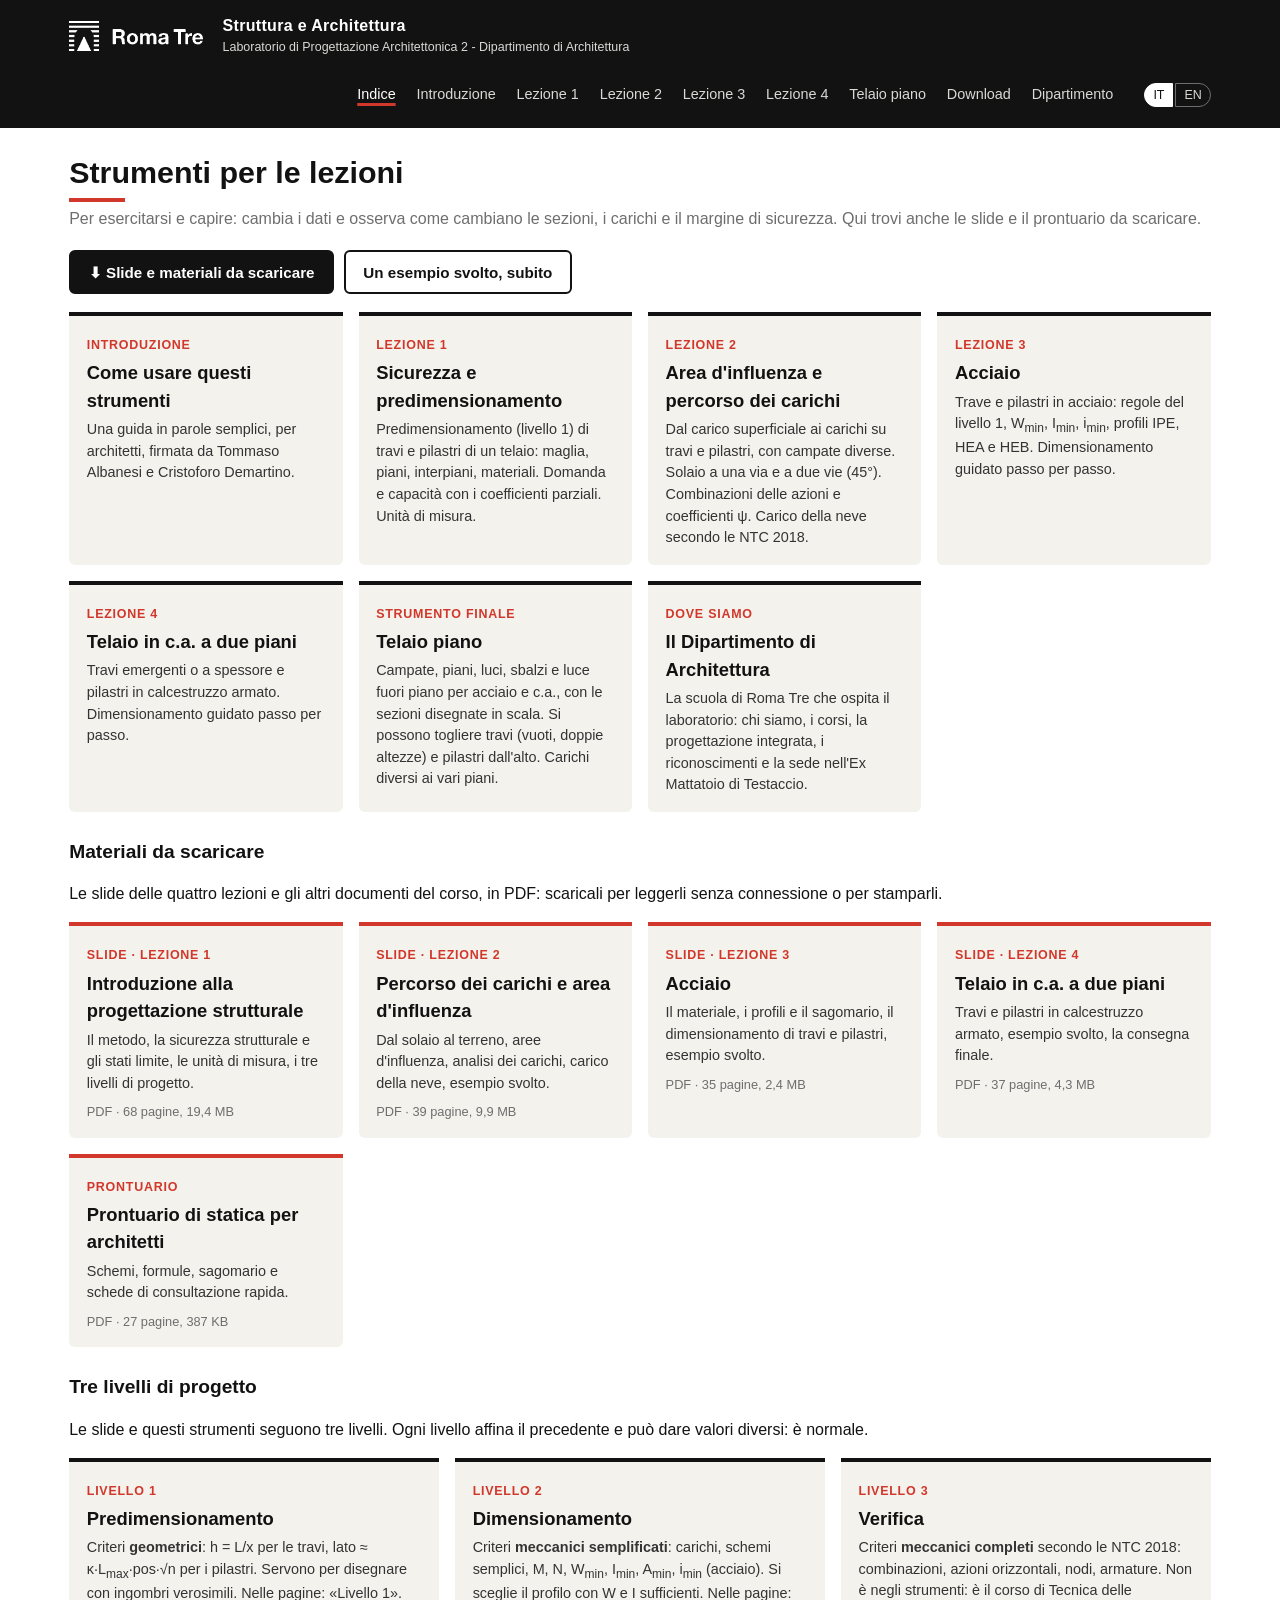
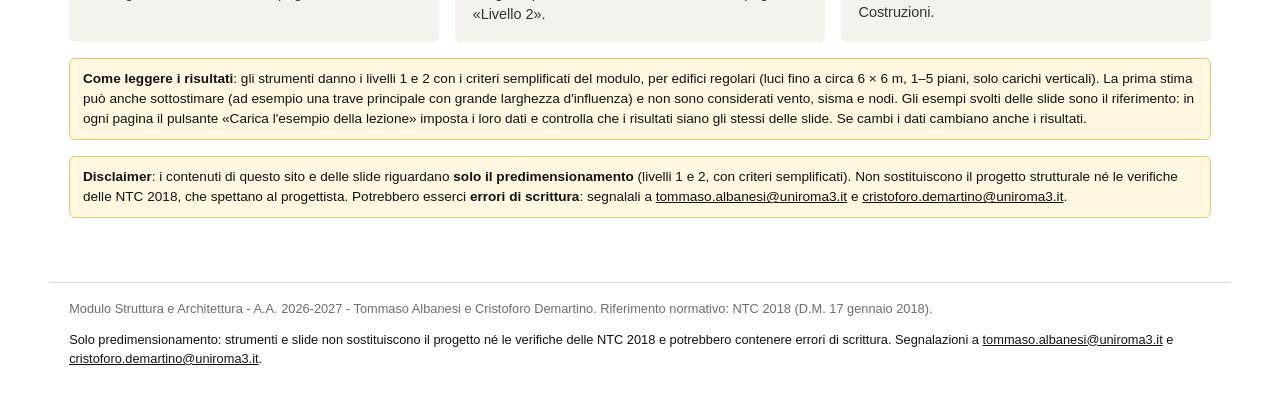
==== index.html @ 56555f2d "Lezione 3: etichette del sagomario coerenti (HEA diventa «HEA (pilastri)») Le schede erano «IPE (tra" ====
<!doctype html>
<html lang="it">
<head>
<meta charset="utf-8">
<meta name="viewport" content="width=device-width, initial-scale=1, viewport-fit=cover">
<meta name="theme-color" content="#121212">
<title>Struttura e Architettura - Strumenti per le lezioni</title>
<meta name="description" content="Strumenti interattivi e slide da scaricare per il Modulo Struttura e Architettura del Laboratorio di Progettazione Architettonica 2 (Roma Tre).">
<link rel="stylesheet" href="assets/css/style.css?v=20261119">
</head>
<body>
<header class="sito"><div class="in">
  <a href="index.html"><img src="assets/img/logo_romatre_bianco.png" alt="Roma Tre"></a>
  <div class="titolo">Struttura e Architettura<small>Laboratorio di Progettazione Architettonica 2 - Dipartimento di Architettura</small></div>
  <nav aria-label="Navigazione"><a href="index.html" aria-current="page">Indice</a><a href="introduzione.html">Introduzione</a><a href="lezione1.html">Lezione 1</a><a href="lezione2.html">Lezione 2</a><a href="lezione3.html">Lezione 3</a><a href="lezione4.html">Lezione 4</a><a href="telaio.html">Telaio piano</a><a href="index.html#download">Download</a><a href="dipartimento.html">Dipartimento</a></nav>
</div></header>

<main>
<h1>Strumenti per le lezioni</h1>
<p class="sotto">Per esercitarsi e capire: cambia i dati e osserva come cambiano le sezioni, i carichi e il margine di sicurezza. Qui trovi anche le slide e il prontuario da scaricare.</p>
<p class="azioni"><a class="bottone" href="#download">⬇ Slide e materiali da scaricare</a><a class="bottone chiaro" href="lezione3.html?esempio=1">Un esempio svolto, subito</a></p>

<div class="cards">
  <a class="card" href="introduzione.html"><span class="n">Introduzione</span><h2>Come usare questi strumenti</h2><p>Una guida in parole semplici, per architetti, firmata da Tommaso Albanesi e Cristoforo Demartino.</p></a>
  <a class="card" href="lezione1.html"><span class="n">Lezione 1</span><h2>Sicurezza e predimensionamento</h2><p>Predimensionamento (livello 1) di travi e pilastri di un telaio: maglia, piani, interpiani, materiali. Domanda e capacità con i coefficienti parziali. Unità di misura.</p></a>
  <a class="card" href="lezione2.html"><span class="n">Lezione 2</span><h2>Area d'influenza e percorso dei carichi</h2><p>Dal carico superficiale ai carichi su travi e pilastri, con campate diverse. Solaio a una via e a due vie (45°). Combinazioni delle azioni e coefficienti ψ. Carico della neve secondo le NTC 2018.</p></a>
  <a class="card" href="lezione3.html"><span class="n">Lezione 3</span><h2>Acciaio</h2><p>Trave e pilastri in acciaio: regole del livello 1, W<sub>min</sub>, I<sub>min</sub>, i<sub>min</sub>, profili IPE, HEA e HEB. Dimensionamento guidato passo per passo.</p></a>
  <a class="card" href="lezione4.html"><span class="n">Lezione 4</span><h2>Telaio in c.a. a due piani</h2><p>Travi emergenti o a spessore e pilastri in calcestruzzo armato. Dimensionamento guidato passo per passo.</p></a>
  <a class="card" href="telaio.html"><span class="n">Strumento finale</span><h2>Telaio piano</h2><p>Campate, piani, luci, sbalzi e luce fuori piano per acciaio e c.a., con le sezioni disegnate in scala. Si possono togliere travi (vuoti, doppie altezze) e pilastri dall'alto. Carichi diversi ai vari piani.</p></a>
  <a class="card" href="dipartimento.html"><span class="n">Dove siamo</span><h2>Il Dipartimento di Architettura</h2><p>La scuola di Roma Tre che ospita il laboratorio: chi siamo, i corsi, la progettazione integrata, i riconoscimenti e la sede nell'Ex Mattatoio di Testaccio.</p></a>
</div>

<h2 id="download">Materiali da scaricare</h2>
<p class="sotto" data-en="The slides of the four lectures and the other course documents, in PDF: download them to read offline or print.">Le slide delle quattro lezioni e gli altri documenti del corso, in PDF: scaricali per leggerli senza connessione o per stamparli.</p>
<div class="cards">
  <a class="card pdf" href="pdf/lezione1.pdf" download><span class="n">Slide · Lezione 1</span><h2>Introduzione alla progettazione strutturale</h2><p>Il metodo, la sicurezza strutturale e gli stati limite, le unità di misura, i tre livelli di progetto.</p><span class="info">PDF · <span class="pdf-info" data-pdf="lezione1" data-en="68 pages, 19.4 MB">68 pagine, 19,4 MB</span></span></a>
  <a class="card pdf" href="pdf/lezione2.pdf" download><span class="n">Slide · Lezione 2</span><h2>Percorso dei carichi e area d'influenza</h2><p>Dal solaio al terreno, aree d'influenza, analisi dei carichi, carico della neve, esempio svolto.</p><span class="info">PDF · <span class="pdf-info" data-pdf="lezione2" data-en="39 pages, 9.9 MB">39 pagine, 9,9 MB</span></span></a>
  <a class="card pdf" href="pdf/lezione3.pdf" download><span class="n">Slide · Lezione 3</span><h2>Acciaio</h2><p>Il materiale, i profili e il sagomario, il dimensionamento di travi e pilastri, esempio svolto.</p><span class="info">PDF · <span class="pdf-info" data-pdf="lezione3" data-en="35 pages, 2.4 MB">35 pagine, 2,4 MB</span></span></a>
  <a class="card pdf" href="pdf/lezione4.pdf" download><span class="n">Slide · Lezione 4</span><h2>Telaio in c.a. a due piani</h2><p>Travi e pilastri in calcestruzzo armato, esempio svolto, la consegna finale.</p><span class="info">PDF · <span class="pdf-info" data-pdf="lezione4" data-en="37 pages, 4.3 MB">37 pagine, 4,3 MB</span></span></a>
  <a class="card pdf" href="pdf/prontuario.pdf" download><span class="n">Prontuario</span><h2>Prontuario di statica per architetti</h2><p>Schemi, formule, sagomario e schede di consultazione rapida.</p><span class="info">PDF · <span class="pdf-info" data-pdf="prontuario" data-en="27 pages, 387 KB">27 pagine, 387 KB</span></span></a>
</div>

<h2>Tre livelli di progetto</h2>
<p class="sotto" data-en="The slides and these tools follow three levels. Every level refines the previous one and may give different values: this is normal.">Le slide e questi strumenti seguono tre livelli. Ogni livello affina il precedente e può dare valori diversi: è normale.</p>
<div class="cards">
  <div class="card" style="cursor:default"><span class="n">Livello 1</span><h2>Predimensionamento</h2><p>Criteri <b>geometrici</b>: h = L/x per le travi, lato ≈ κ·L<sub>max</sub>·pos·√n per i pilastri. Servono per disegnare con ingombri verosimili. Nelle pagine: «Livello 1».</p></div>
  <div class="card" style="cursor:default"><span class="n">Livello 2</span><h2>Dimensionamento</h2><p>Criteri <b>meccanici semplificati</b>: carichi, schemi semplici, M, N, W<sub>min</sub>, I<sub>min</sub>, A<sub>min</sub>, i<sub>min</sub> (acciaio). Si sceglie il profilo con W e I sufficienti. Nelle pagine: «Livello 2».</p></div>
  <div class="card" style="cursor:default"><span class="n">Livello 3</span><h2>Verifica</h2><p>Criteri <b>meccanici completi</b> secondo le NTC 2018: combinazioni, azioni orizzontali, nodi, armature. Non è negli strumenti: è il corso di Tecnica delle Costruzioni.</p></div>
</div>
<div class="avviso" data-en="<b>How to read the results</b>: the tools give levels 1 and 2 with the simplified criteria of the module, for regular buildings (spans up to about 6 × 6 m, 1–5 storeys, vertical loads only). The first estimate can also be too low (for example a main beam with a large tributary width), and wind, earthquake and joints are not considered. The examples of the slides are the reference: on every lesson page the button «Carica l'esempio della lezione» loads their data and checks that the results are the same as on the slides. If you change the data, the results change too.">
<b>Come leggere i risultati</b>: gli strumenti danno i livelli 1 e 2 con i criteri semplificati del modulo, per edifici regolari (luci fino a circa 6 × 6 m, 1–5 piani, solo carichi verticali). La prima stima può anche sottostimare (ad esempio una trave principale con grande larghezza d'influenza) e non sono considerati vento, sisma e nodi. Gli esempi svolti delle slide sono il riferimento: in ogni pagina il pulsante «Carica l'esempio della lezione» imposta i loro dati e controlla che i risultati siano gli stessi delle slide. Se cambi i dati cambiano anche i risultati.
</div>

<div class="avviso" id="disclaimer" data-en="<b>Disclaimer</b>: the content of this site and of the slides is <b>for preliminary sizing only</b> (levels 1 and 2, with simplified criteria). It does not replace the structural design or the checks of the NTC 2018, which are the designer's responsibility. There may be <b>typing errors</b>: please report them to <a href='mailto:tommaso.albanesi@uniroma3.it'>tommaso.albanesi@uniroma3.it</a> and <a href='mailto:cristoforo.demartino@uniroma3.it'>cristoforo.demartino@uniroma3.it</a>."><b>Disclaimer</b>: i contenuti di questo sito e delle slide riguardano <b>solo il predimensionamento</b> (livelli 1 e 2, con criteri semplificati). Non sostituiscono il progetto strutturale né le verifiche delle NTC 2018, che spettano al progettista. Potrebbero esserci <b>errori di scrittura</b>: segnalali a <a href="mailto:tommaso.albanesi@uniroma3.it">tommaso.albanesi@uniroma3.it</a> e <a href="mailto:cristoforo.demartino@uniroma3.it">cristoforo.demartino@uniroma3.it</a>.</div>
</main>
<footer class="sito">Modulo Struttura e Architettura - A.A. 2026-2027 - Tommaso Albanesi e Cristoforo Demartino. Riferimento normativo: NTC 2018 (D.M. 17 gennaio 2018).<p class="disclaimer" data-en="Preliminary sizing only: the tools and the slides do not replace the design or the checks of the NTC 2018, and may contain typing errors. Please report them to <a href='mailto:tommaso.albanesi@uniroma3.it'>tommaso.albanesi@uniroma3.it</a> and <a href='mailto:cristoforo.demartino@uniroma3.it'>cristoforo.demartino@uniroma3.it</a>.">Solo predimensionamento: strumenti e slide non sostituiscono il progetto né le verifiche delle NTC 2018 e potrebbero contenere errori di scrittura. Segnalazioni a <a href="mailto:tommaso.albanesi@uniroma3.it">tommaso.albanesi@uniroma3.it</a> e <a href="mailto:cristoforo.demartino@uniroma3.it">cristoforo.demartino@uniroma3.it</a>.</p></footer>
<script src="assets/js/i18n-en.js?v=20261119"></script>
<script src="assets/js/i18n.js?v=20261119"></script>
</body>
</html>
---- assets/css/style.css ----
/* Modulo Struttura e Architettura - stile condiviso degli strumenti HTML.
   Nessuna dipendenza esterna: funziona su GitHub Pages e da file locale. */
:root{
  --nero:#121212; --rosso:#d1382b; --blu:#1f5c8b; --grigio:#6e6e6e;
  --grigio-chiaro:#d9d9d6; --carta:#f4f2ed; --bianco:#fff; --ok:#2d7d46;
  --raggio:6px; --max:1180px;
}
*{box-sizing:border-box}
html{font-size:16px}
body{margin:0;font-family:"Helvetica Neue",Helvetica,Arial,sans-serif;color:var(--nero);background:var(--bianco);line-height:1.5}
a{color:var(--blu)}
header.sito{background:var(--nero);color:var(--bianco)}
header.sito .in{max-width:var(--max);margin:0 auto;padding:.9rem 1.2rem;display:flex;align-items:center;gap:1.2rem;flex-wrap:wrap}
header.sito img{height:30px;display:block}
header.sito .titolo{font-weight:700;letter-spacing:.02em}
header.sito .titolo small{display:block;font-weight:400;color:var(--grigio-chiaro);font-size:.78rem;letter-spacing:0}
header.sito nav{margin-left:auto;display:flex;gap:1rem;flex-wrap:wrap;font-size:.9rem}
header.sito nav a{color:var(--grigio-chiaro);text-decoration:none}
header.sito nav a:hover,header.sito nav a[aria-current]{color:var(--bianco);text-decoration:underline;text-decoration-color:var(--rosso);text-underline-offset:4px}
main{max-width:var(--max);margin:0 auto;padding:1.4rem 1.2rem 3rem}
h1{font-size:1.9rem;line-height:1.2;margin:.2rem 0 .3rem}
h1+.sotto{color:var(--grigio);margin:0 0 1.2rem}
h1::after{content:"";display:block;width:56px;height:4px;background:var(--rosso);margin-top:.5rem}
h2{font-size:1.2rem;margin:1.6rem 0 .6rem}
h3{font-size:1rem;margin:1rem 0 .4rem}
.griglia{display:grid;gap:1.2rem}
.due{grid-template-columns:minmax(280px,380px) 1fr}
@media (max-width:860px){.due{grid-template-columns:1fr}}
.pannello{background:var(--carta);border-left:4px solid var(--rosso);padding:1rem 1.1rem;border-radius:0 var(--raggio) var(--raggio) 0}
.pannello.neutro{background:var(--bianco);border:1px solid var(--grigio-chiaro);border-left:4px solid var(--nero)}
.campo{display:grid;grid-template-columns:1fr auto;align-items:center;gap:.2rem .6rem;margin:.55rem 0}
.campo label{font-size:.9rem}
.campo output,.campo .val{font-variant-numeric:tabular-nums;font-weight:700;min-width:4.6em;text-align:right}
.campo input[type=range]{grid-column:1/-1;width:100%;accent-color:var(--rosso)}
.campo input[type=number],.campo select{grid-column:2;width:7.5em;padding:.25rem .4rem;border:1px solid var(--grigio);border-radius:4px;font:inherit}
.campo select{width:100%;grid-column:1/-1}
.unita{color:var(--grigio);font-weight:400;font-size:.85em}
table{border-collapse:collapse;width:100%;font-size:.88rem;font-variant-numeric:tabular-nums}
th,td{padding:.35rem .55rem;border-bottom:1px solid var(--grigio-chiaro);text-align:right}
th:first-child,td:first-child{text-align:left}
th{font-size:.82rem;color:var(--grigio);border-bottom:2px solid var(--nero)}                    /* niente maiuscolo: kN, mm, b e h, μ restano leggibili */
.scroll{overflow-x:auto}
.ris{font-size:1.05rem}
.ris b{color:var(--rosso)}
.ok{color:var(--ok);font-weight:700}
.ko{color:var(--rosso);font-weight:700}
.nota{font-size:.82rem;color:var(--grigio);margin:.5rem 0}
.passi{counter-reset:p;list-style:none;padding:0;margin:0}
.passi li{counter-increment:p;padding:.5rem 0 .5rem 2.2rem;position:relative;border-bottom:1px solid var(--grigio-chiaro)}
.passi li::before{content:counter(p);position:absolute;left:0;top:.5rem;width:1.5rem;height:1.5rem;border-radius:50%;background:var(--nero);color:#fff;font-size:.8rem;display:grid;place-items:center;font-weight:700}
.formula{font-family:"STIX Two Text","Times New Roman",serif;font-style:italic}
.cards{display:grid;grid-template-columns:repeat(auto-fit,minmax(250px,1fr));gap:1rem}
.card{display:block;background:var(--carta);border-top:4px solid var(--nero);padding:1rem 1.1rem;text-decoration:none;color:inherit;border-radius:0 0 var(--raggio) var(--raggio)}
.card:hover{border-top-color:var(--rosso);background:#ece9e1}
.card .n{font-size:.78rem;font-weight:700;color:var(--rosso);letter-spacing:.06em;text-transform:uppercase}
.card h2{margin:.2rem 0 .3rem;font-size:1.15rem}
.card p{margin:0;font-size:.9rem;color:#333}
.pillole{display:flex;gap:.4rem;flex-wrap:wrap;margin:.4rem 0}
.pillole button,.pillole label{border:1px solid var(--grigio);background:#fff;border-radius:99px;padding:.25rem .8rem;font:inherit;font-size:.85rem;cursor:pointer}
.pillole button[aria-pressed=true]{background:var(--nero);color:#fff;border-color:var(--nero)}
svg.fig{width:100%;height:auto;display:block;background:var(--bianco);border:1px solid var(--grigio-chiaro);border-radius:var(--raggio)}
svg text{font-family:inherit}
footer.sito{max-width:var(--max);margin:0 auto;padding:1rem 1.2rem 2rem;color:var(--grigio);font-size:.8rem;border-top:1px solid var(--grigio-chiaro)}
.avviso{background:#fff7e0;border:1px solid #e6c970;border-radius:var(--raggio);padding:.6rem .8rem;font-size:.85rem;margin:1rem 0}
:focus-visible{outline:3px solid var(--blu);outline-offset:2px}
/* selettore di lingua */
.lang{display:flex;gap:2px;margin-left:.6rem}
.lang button{border:1px solid var(--grigio);background:transparent;color:var(--grigio-chiaro);font:inherit;font-size:.78rem;padding:.1rem .5rem;cursor:pointer}
.lang button:first-child{border-radius:99px 0 0 99px}.lang button:last-child{border-radius:0 99px 99px 0}
.lang button[aria-pressed=true]{background:var(--bianco);color:var(--nero);border-color:var(--bianco)}
/* etichetta di livello (predimensionamento / dimensionamento / verifica) */
.liv{display:inline-block;background:var(--rosso);color:#fff;font-size:.68rem;font-weight:700;letter-spacing:.04em;padding:.1rem .45rem;margin-right:.4rem;vertical-align:middle}

/* ---------- telefono e tablet (iPhone compreso) ---------- */
html{-webkit-text-size-adjust:100%;text-size-adjust:100%}
body{padding-left:env(safe-area-inset-left);padding-right:env(safe-area-inset-right);overflow-wrap:break-word}
header.sito{padding-top:env(safe-area-inset-top)}
footer.sito{padding-bottom:calc(2rem + env(safe-area-inset-bottom))}
footer.sito .disclaimer{margin:.7rem 0 0;color:var(--nero)}
footer.sito .disclaimer a,.avviso a{color:inherit;overflow-wrap:anywhere}
input,select,textarea{font-size:max(16px,1rem)}          /* sotto i 16 px iOS ingrandisce la pagina quando si tocca un campo */
button,.bottone,a.card,.campo input[type=range]{touch-action:manipulation}
.campo input[type=range]{height:2rem;margin:.1rem 0}
img,svg{max-width:100%}
.griglia>*,.cards>*{min-width:0}                              /* una tabella larga non allarga la colonna: scorre dentro il suo riquadro */
header.sito nav a{padding:.5rem .15rem;display:inline-block}
header.sito nav a[aria-current]{text-decoration-thickness:3px}
.scroll,.tabella-scorri{overflow-x:auto;-webkit-overflow-scrolling:touch}
pre,code{overflow-wrap:anywhere}
/* bottoni e riquadri nuovi */
.bottone{display:inline-flex;align-items:center;gap:.5rem;min-height:44px;padding:.5rem 1.1rem;background:var(--nero);color:#fff;border:2px solid var(--nero);border-radius:var(--raggio);text-decoration:none;font:inherit;font-weight:700;font-size:.95rem;cursor:pointer;line-height:1.25}
.bottone:hover,.bottone:focus-visible{background:var(--rosso);border-color:var(--rosso);color:#fff}
.bottone.chiaro{background:#fff;color:var(--nero)}
.bottone.chiaro:hover{background:var(--carta);color:var(--nero);border-color:var(--rosso)}
.bottone small{font-weight:400;opacity:.85;font-size:.78rem}
.azioni{display:flex;gap:.6rem;flex-wrap:wrap;margin:.2rem 0 1.1rem}
.esempio-lezione{background:#fff8f7;border:1px solid #ecc1bc;border-left:6px solid var(--rosso);border-radius:0 var(--raggio) var(--raggio) 0;padding:.9rem 1.1rem 1rem;margin:0 0 1.5rem}
.esempio-lezione h2{margin:0 0 .25rem;font-size:1.15rem}
.esempio-lezione p{margin:.25rem 0}
.esempio-lezione .pillole button{min-height:40px}
.esempio-lezione table{margin:.5rem 0 .2rem;background:#fff}
.esempio-lezione td.ok,.esempio-lezione td.ko{text-align:center;white-space:nowrap}
.esempio-lezione .stato{font-weight:700;margin:.4rem 0 0}
.card.pdf{border-top-color:var(--rosso)}
.card .info{display:block;margin-top:.5rem;font-size:.8rem;color:var(--grigio)}
.titolo-sez{display:flex;align-items:baseline;justify-content:space-between;gap:1rem;flex-wrap:wrap}
@media (max-width:860px){
  header.sito .in{gap:.4rem .8rem;padding:.65rem 1rem .3rem}
  header.sito .titolo{font-size:1rem;flex:1 1 0;min-width:0}
  header.sito .titolo small{font-size:.7rem;line-height:1.25}
  header.sito nav{order:3;flex:0 0 100%;margin:0 -1rem;padding:0 1rem;gap:0;flex-wrap:nowrap;overflow-x:auto;-webkit-overflow-scrolling:touch;scrollbar-width:none;border-top:1px solid #2c2c2c}
  header.sito nav::-webkit-scrollbar{display:none}
  header.sito nav a{white-space:nowrap;min-height:44px;display:flex;align-items:center;padding:0 .85rem;border-bottom:3px solid transparent;text-decoration:none}
  header.sito nav a:hover,header.sito nav a[aria-current]{text-decoration:none;border-bottom-color:var(--rosso)}
  .lang{margin-left:0}
  .lang button{min-height:34px;min-width:38px}
  main{padding:1rem 1rem 2.5rem}
  h1{font-size:1.55rem}
  .pannello{padding:.8rem .9rem}
  .campo{margin:.7rem 0}
  .pillole button,.pillole label{min-height:40px;padding:.4rem .9rem}
  .kpi div{flex:1 1 40%}
}
@media (max-width:520px){
  header.sito img{height:26px}
  header.sito .titolo small{display:none}
  .cards{grid-template-columns:1fr}
  table{font-size:.82rem}
  th,td{padding:.3rem .4rem}
}
.esempio-lezione td:nth-child(2),.esempio-lezione td:nth-child(3){white-space:nowrap}
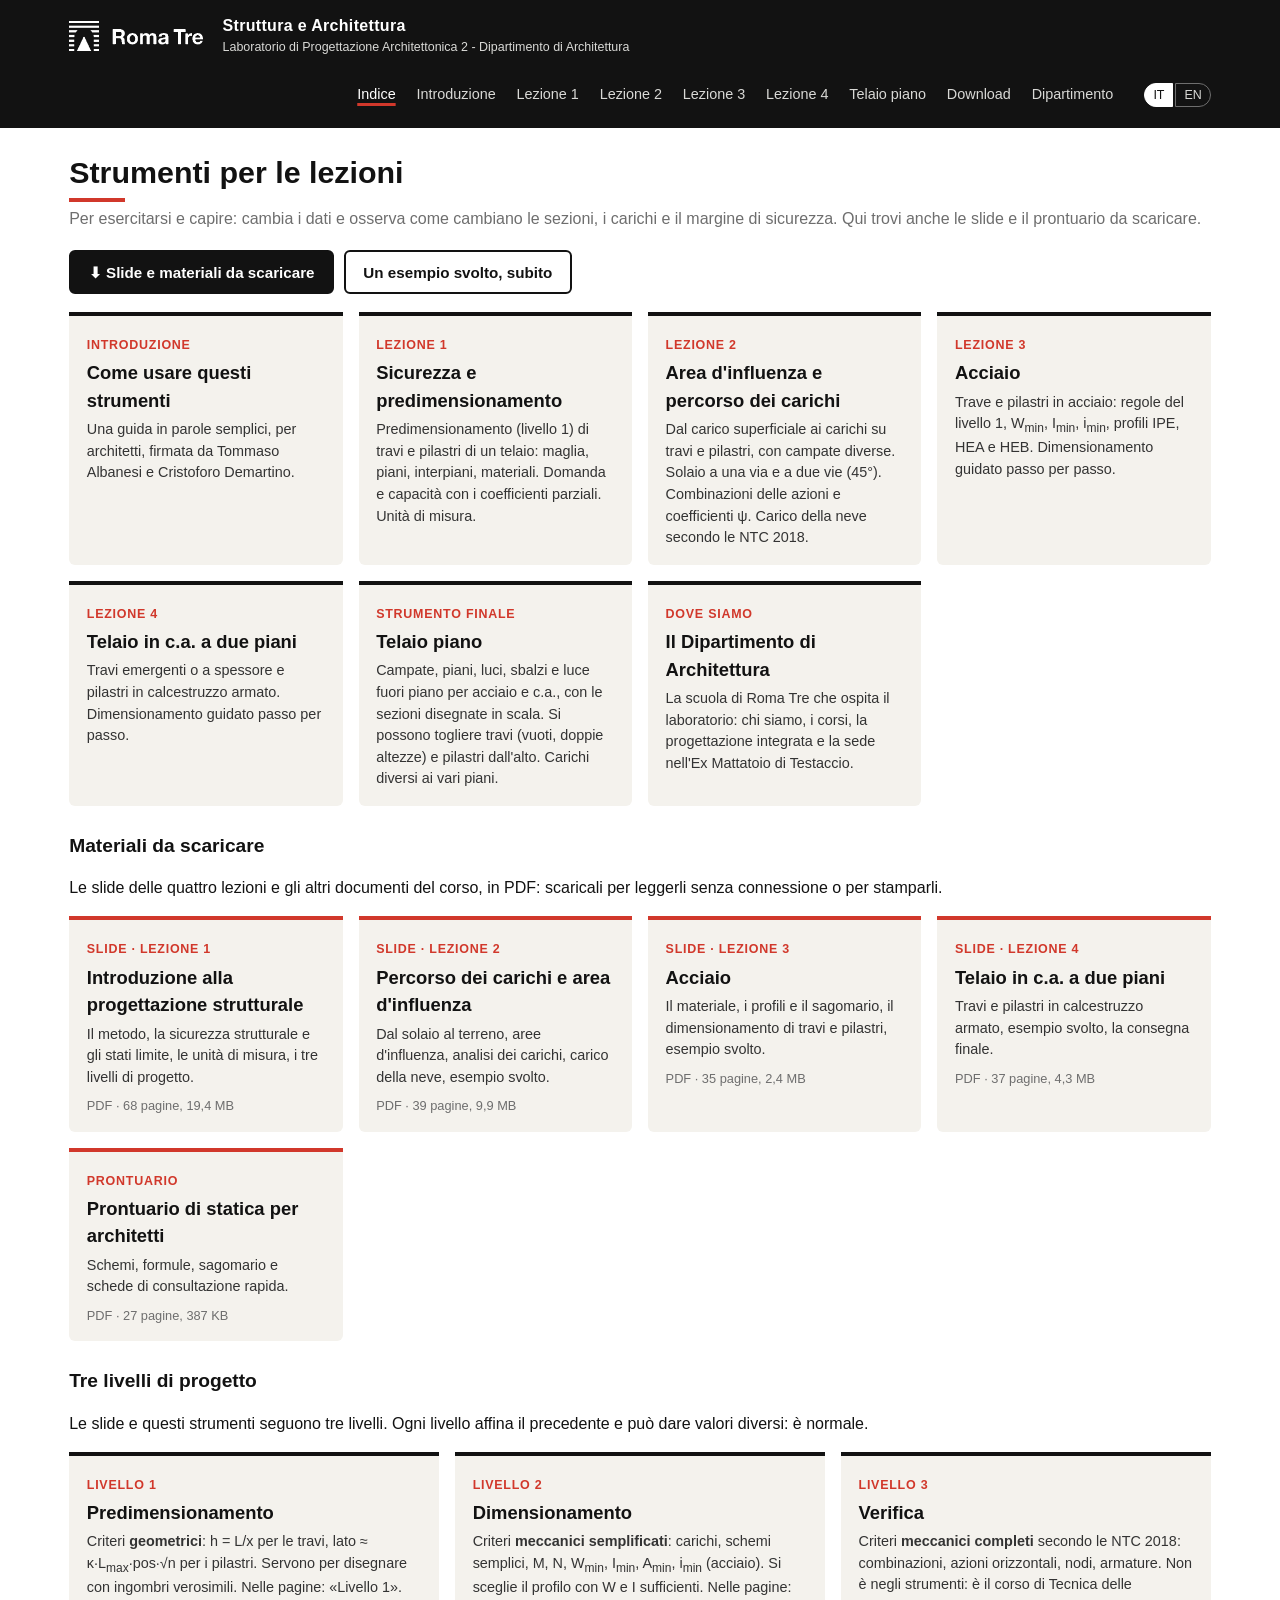
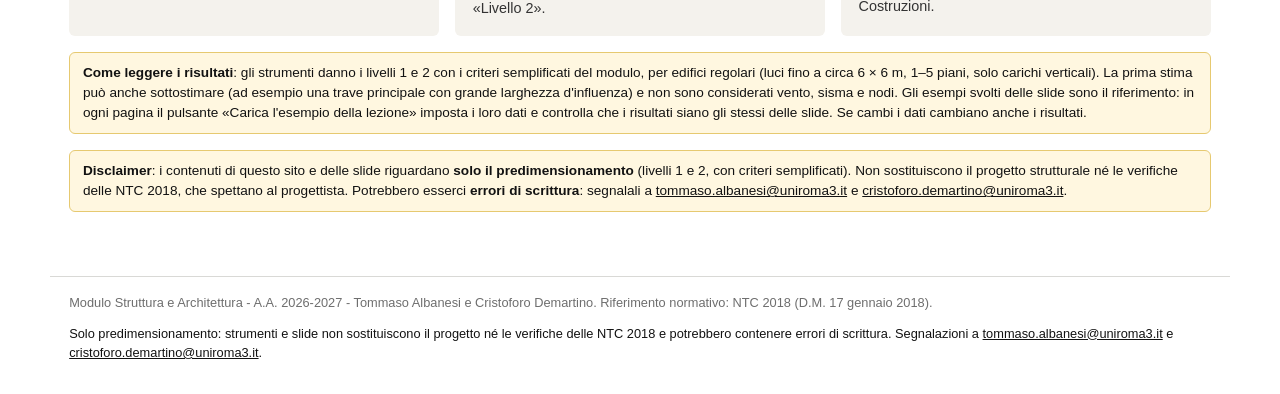
==== commit 896c981e: "Pagina Dipartimento: tolta la sezione «Alcuni riconoscimenti» Tolti elenco, link alla pagina Eccelle" ====
--- a/index.html
+++ b/index.html
@@ -6,7 +6,7 @@
 <meta name="theme-color" content="#121212">
 <title>Struttura e Architettura - Strumenti per le lezioni</title>
 <meta name="description" content="Strumenti interattivi e slide da scaricare per il Modulo Struttura e Architettura del Laboratorio di Progettazione Architettonica 2 (Roma Tre).">
-<link rel="stylesheet" href="assets/css/style.css?v=20261119">
+<link rel="stylesheet" href="assets/css/style.css?v=20261120">
 </head>
 <body>
 <header class="sito"><div class="in">
@@ -27,7 +27,7 @@
   <a class="card" href="lezione3.html"><span class="n">Lezione 3</span><h2>Acciaio</h2><p>Trave e pilastri in acciaio: regole del livello 1, W<sub>min</sub>, I<sub>min</sub>, i<sub>min</sub>, profili IPE, HEA e HEB. Dimensionamento guidato passo per passo.</p></a>
   <a class="card" href="lezione4.html"><span class="n">Lezione 4</span><h2>Telaio in c.a. a due piani</h2><p>Travi emergenti o a spessore e pilastri in calcestruzzo armato. Dimensionamento guidato passo per passo.</p></a>
   <a class="card" href="telaio.html"><span class="n">Strumento finale</span><h2>Telaio piano</h2><p>Campate, piani, luci, sbalzi e luce fuori piano per acciaio e c.a., con le sezioni disegnate in scala. Si possono togliere travi (vuoti, doppie altezze) e pilastri dall'alto. Carichi diversi ai vari piani.</p></a>
-  <a class="card" href="dipartimento.html"><span class="n">Dove siamo</span><h2>Il Dipartimento di Architettura</h2><p>La scuola di Roma Tre che ospita il laboratorio: chi siamo, i corsi, la progettazione integrata, i riconoscimenti e la sede nell'Ex Mattatoio di Testaccio.</p></a>
+  <a class="card" href="dipartimento.html"><span class="n">Dove siamo</span><h2>Il Dipartimento di Architettura</h2><p>La scuola di Roma Tre che ospita il laboratorio: chi siamo, i corsi, la progettazione integrata e la sede nell'Ex Mattatoio di Testaccio.</p></a>
 </div>
 
 <h2 id="download">Materiali da scaricare</h2>
@@ -54,7 +54,7 @@
 <div class="avviso" id="disclaimer" data-en="<b>Disclaimer</b>: the content of this site and of the slides is <b>for preliminary sizing only</b> (levels 1 and 2, with simplified criteria). It does not replace the structural design or the checks of the NTC 2018, which are the designer's responsibility. There may be <b>typing errors</b>: please report them to <a href='mailto:tommaso.albanesi@uniroma3.it'>tommaso.albanesi@uniroma3.it</a> and <a href='mailto:cristoforo.demartino@uniroma3.it'>cristoforo.demartino@uniroma3.it</a>."><b>Disclaimer</b>: i contenuti di questo sito e delle slide riguardano <b>solo il predimensionamento</b> (livelli 1 e 2, con criteri semplificati). Non sostituiscono il progetto strutturale né le verifiche delle NTC 2018, che spettano al progettista. Potrebbero esserci <b>errori di scrittura</b>: segnalali a <a href="mailto:tommaso.albanesi@uniroma3.it">tommaso.albanesi@uniroma3.it</a> e <a href="mailto:cristoforo.demartino@uniroma3.it">cristoforo.demartino@uniroma3.it</a>.</div>
 </main>
 <footer class="sito">Modulo Struttura e Architettura - A.A. 2026-2027 - Tommaso Albanesi e Cristoforo Demartino. Riferimento normativo: NTC 2018 (D.M. 17 gennaio 2018).<p class="disclaimer" data-en="Preliminary sizing only: the tools and the slides do not replace the design or the checks of the NTC 2018, and may contain typing errors. Please report them to <a href='mailto:tommaso.albanesi@uniroma3.it'>tommaso.albanesi@uniroma3.it</a> and <a href='mailto:cristoforo.demartino@uniroma3.it'>cristoforo.demartino@uniroma3.it</a>.">Solo predimensionamento: strumenti e slide non sostituiscono il progetto né le verifiche delle NTC 2018 e potrebbero contenere errori di scrittura. Segnalazioni a <a href="mailto:tommaso.albanesi@uniroma3.it">tommaso.albanesi@uniroma3.it</a> e <a href="mailto:cristoforo.demartino@uniroma3.it">cristoforo.demartino@uniroma3.it</a>.</p></footer>
-<script src="assets/js/i18n-en.js?v=20261119"></script>
-<script src="assets/js/i18n.js?v=20261119"></script>
+<script src="assets/js/i18n-en.js?v=20261120"></script>
+<script src="assets/js/i18n.js?v=20261120"></script>
 </body>
 </html>
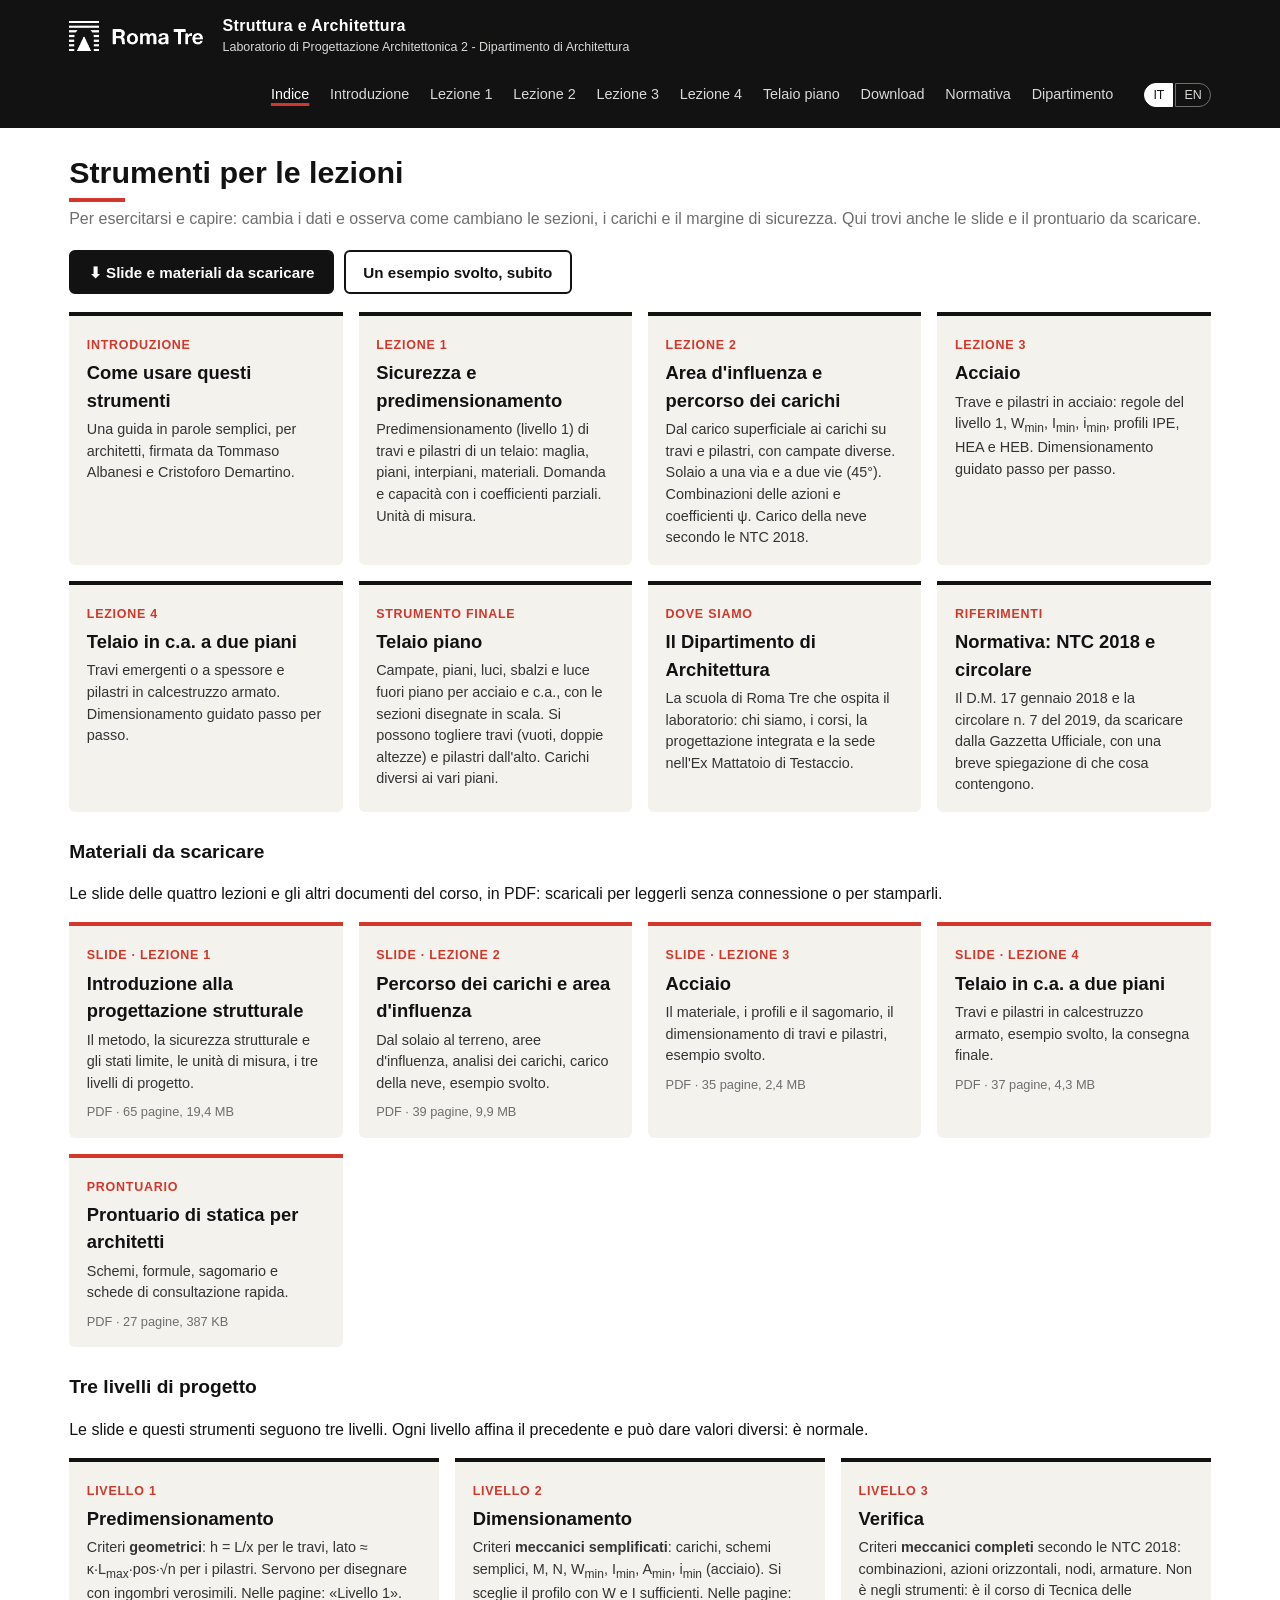
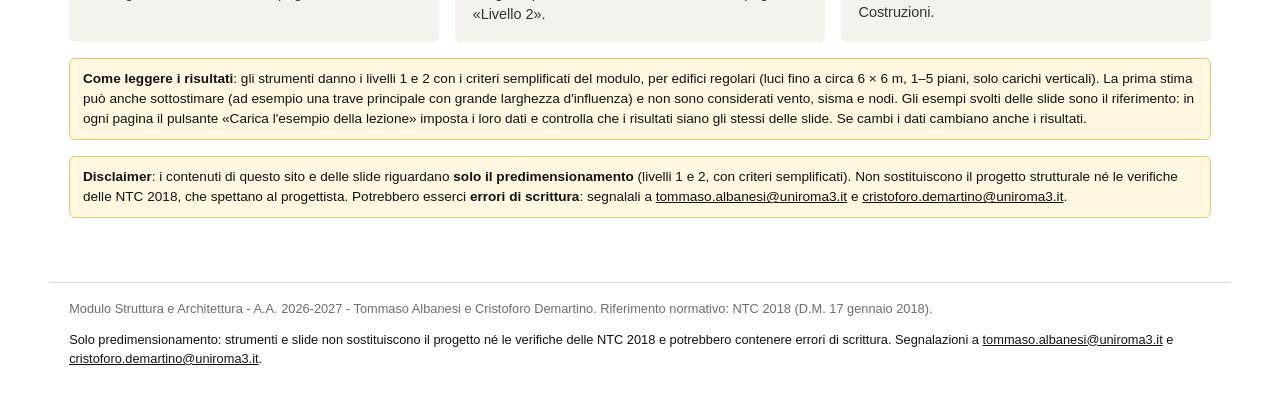
==== commit 93d10137: "Pagina Normativa (NTC 2018 e circolare) e slide di Lezione 1 aggiornate - Nuova pagina normativa.htm" ====
--- a/index.html
+++ b/index.html
@@ -6,13 +6,13 @@
 <meta name="theme-color" content="#121212">
 <title>Struttura e Architettura - Strumenti per le lezioni</title>
 <meta name="description" content="Strumenti interattivi e slide da scaricare per il Modulo Struttura e Architettura del Laboratorio di Progettazione Architettonica 2 (Roma Tre).">
-<link rel="stylesheet" href="assets/css/style.css?v=20261120">
+<link rel="stylesheet" href="assets/css/style.css?v=20261121">
 </head>
 <body>
 <header class="sito"><div class="in">
   <a href="index.html"><img src="assets/img/logo_romatre_bianco.png" alt="Roma Tre"></a>
   <div class="titolo">Struttura e Architettura<small>Laboratorio di Progettazione Architettonica 2 - Dipartimento di Architettura</small></div>
-  <nav aria-label="Navigazione"><a href="index.html" aria-current="page">Indice</a><a href="introduzione.html">Introduzione</a><a href="lezione1.html">Lezione 1</a><a href="lezione2.html">Lezione 2</a><a href="lezione3.html">Lezione 3</a><a href="lezione4.html">Lezione 4</a><a href="telaio.html">Telaio piano</a><a href="index.html#download">Download</a><a href="dipartimento.html">Dipartimento</a></nav>
+  <nav aria-label="Navigazione"><a href="index.html" aria-current="page">Indice</a><a href="introduzione.html">Introduzione</a><a href="lezione1.html">Lezione 1</a><a href="lezione2.html">Lezione 2</a><a href="lezione3.html">Lezione 3</a><a href="lezione4.html">Lezione 4</a><a href="telaio.html">Telaio piano</a><a href="index.html#download">Download</a><a href="normativa.html">Normativa</a><a href="dipartimento.html">Dipartimento</a></nav>
 </div></header>
 
 <main>
@@ -28,12 +28,13 @@
   <a class="card" href="lezione4.html"><span class="n">Lezione 4</span><h2>Telaio in c.a. a due piani</h2><p>Travi emergenti o a spessore e pilastri in calcestruzzo armato. Dimensionamento guidato passo per passo.</p></a>
   <a class="card" href="telaio.html"><span class="n">Strumento finale</span><h2>Telaio piano</h2><p>Campate, piani, luci, sbalzi e luce fuori piano per acciaio e c.a., con le sezioni disegnate in scala. Si possono togliere travi (vuoti, doppie altezze) e pilastri dall'alto. Carichi diversi ai vari piani.</p></a>
   <a class="card" href="dipartimento.html"><span class="n">Dove siamo</span><h2>Il Dipartimento di Architettura</h2><p>La scuola di Roma Tre che ospita il laboratorio: chi siamo, i corsi, la progettazione integrata e la sede nell'Ex Mattatoio di Testaccio.</p></a>
+  <a class="card" href="normativa.html"><span class="n">Riferimenti</span><h2>Normativa: NTC 2018 e circolare</h2><p>Il D.M. 17 gennaio 2018 e la circolare n. 7 del 2019, da scaricare dalla Gazzetta Ufficiale, con una breve spiegazione di che cosa contengono.</p></a>
 </div>
 
 <h2 id="download">Materiali da scaricare</h2>
 <p class="sotto" data-en="The slides of the four lectures and the other course documents, in PDF: download them to read offline or print.">Le slide delle quattro lezioni e gli altri documenti del corso, in PDF: scaricali per leggerli senza connessione o per stamparli.</p>
 <div class="cards">
-  <a class="card pdf" href="pdf/lezione1.pdf" download><span class="n">Slide · Lezione 1</span><h2>Introduzione alla progettazione strutturale</h2><p>Il metodo, la sicurezza strutturale e gli stati limite, le unità di misura, i tre livelli di progetto.</p><span class="info">PDF · <span class="pdf-info" data-pdf="lezione1" data-en="68 pages, 19.4 MB">68 pagine, 19,4 MB</span></span></a>
+  <a class="card pdf" href="pdf/lezione1.pdf" download><span class="n">Slide · Lezione 1</span><h2>Introduzione alla progettazione strutturale</h2><p>Il metodo, la sicurezza strutturale e gli stati limite, le unità di misura, i tre livelli di progetto.</p><span class="info">PDF · <span class="pdf-info" data-pdf="lezione1" data-en="65 pages, 19.4 MB">65 pagine, 19,4 MB</span></span></a>
   <a class="card pdf" href="pdf/lezione2.pdf" download><span class="n">Slide · Lezione 2</span><h2>Percorso dei carichi e area d'influenza</h2><p>Dal solaio al terreno, aree d'influenza, analisi dei carichi, carico della neve, esempio svolto.</p><span class="info">PDF · <span class="pdf-info" data-pdf="lezione2" data-en="39 pages, 9.9 MB">39 pagine, 9,9 MB</span></span></a>
   <a class="card pdf" href="pdf/lezione3.pdf" download><span class="n">Slide · Lezione 3</span><h2>Acciaio</h2><p>Il materiale, i profili e il sagomario, il dimensionamento di travi e pilastri, esempio svolto.</p><span class="info">PDF · <span class="pdf-info" data-pdf="lezione3" data-en="35 pages, 2.4 MB">35 pagine, 2,4 MB</span></span></a>
   <a class="card pdf" href="pdf/lezione4.pdf" download><span class="n">Slide · Lezione 4</span><h2>Telaio in c.a. a due piani</h2><p>Travi e pilastri in calcestruzzo armato, esempio svolto, la consegna finale.</p><span class="info">PDF · <span class="pdf-info" data-pdf="lezione4" data-en="37 pages, 4.3 MB">37 pagine, 4,3 MB</span></span></a>
@@ -54,7 +55,7 @@
 <div class="avviso" id="disclaimer" data-en="<b>Disclaimer</b>: the content of this site and of the slides is <b>for preliminary sizing only</b> (levels 1 and 2, with simplified criteria). It does not replace the structural design or the checks of the NTC 2018, which are the designer's responsibility. There may be <b>typing errors</b>: please report them to <a href='mailto:tommaso.albanesi@uniroma3.it'>tommaso.albanesi@uniroma3.it</a> and <a href='mailto:cristoforo.demartino@uniroma3.it'>cristoforo.demartino@uniroma3.it</a>."><b>Disclaimer</b>: i contenuti di questo sito e delle slide riguardano <b>solo il predimensionamento</b> (livelli 1 e 2, con criteri semplificati). Non sostituiscono il progetto strutturale né le verifiche delle NTC 2018, che spettano al progettista. Potrebbero esserci <b>errori di scrittura</b>: segnalali a <a href="mailto:tommaso.albanesi@uniroma3.it">tommaso.albanesi@uniroma3.it</a> e <a href="mailto:cristoforo.demartino@uniroma3.it">cristoforo.demartino@uniroma3.it</a>.</div>
 </main>
 <footer class="sito">Modulo Struttura e Architettura - A.A. 2026-2027 - Tommaso Albanesi e Cristoforo Demartino. Riferimento normativo: NTC 2018 (D.M. 17 gennaio 2018).<p class="disclaimer" data-en="Preliminary sizing only: the tools and the slides do not replace the design or the checks of the NTC 2018, and may contain typing errors. Please report them to <a href='mailto:tommaso.albanesi@uniroma3.it'>tommaso.albanesi@uniroma3.it</a> and <a href='mailto:cristoforo.demartino@uniroma3.it'>cristoforo.demartino@uniroma3.it</a>.">Solo predimensionamento: strumenti e slide non sostituiscono il progetto né le verifiche delle NTC 2018 e potrebbero contenere errori di scrittura. Segnalazioni a <a href="mailto:tommaso.albanesi@uniroma3.it">tommaso.albanesi@uniroma3.it</a> e <a href="mailto:cristoforo.demartino@uniroma3.it">cristoforo.demartino@uniroma3.it</a>.</p></footer>
-<script src="assets/js/i18n-en.js?v=20261120"></script>
-<script src="assets/js/i18n.js?v=20261120"></script>
+<script src="assets/js/i18n-en.js?v=20261121"></script>
+<script src="assets/js/i18n.js?v=20261121"></script>
 </body>
 </html>
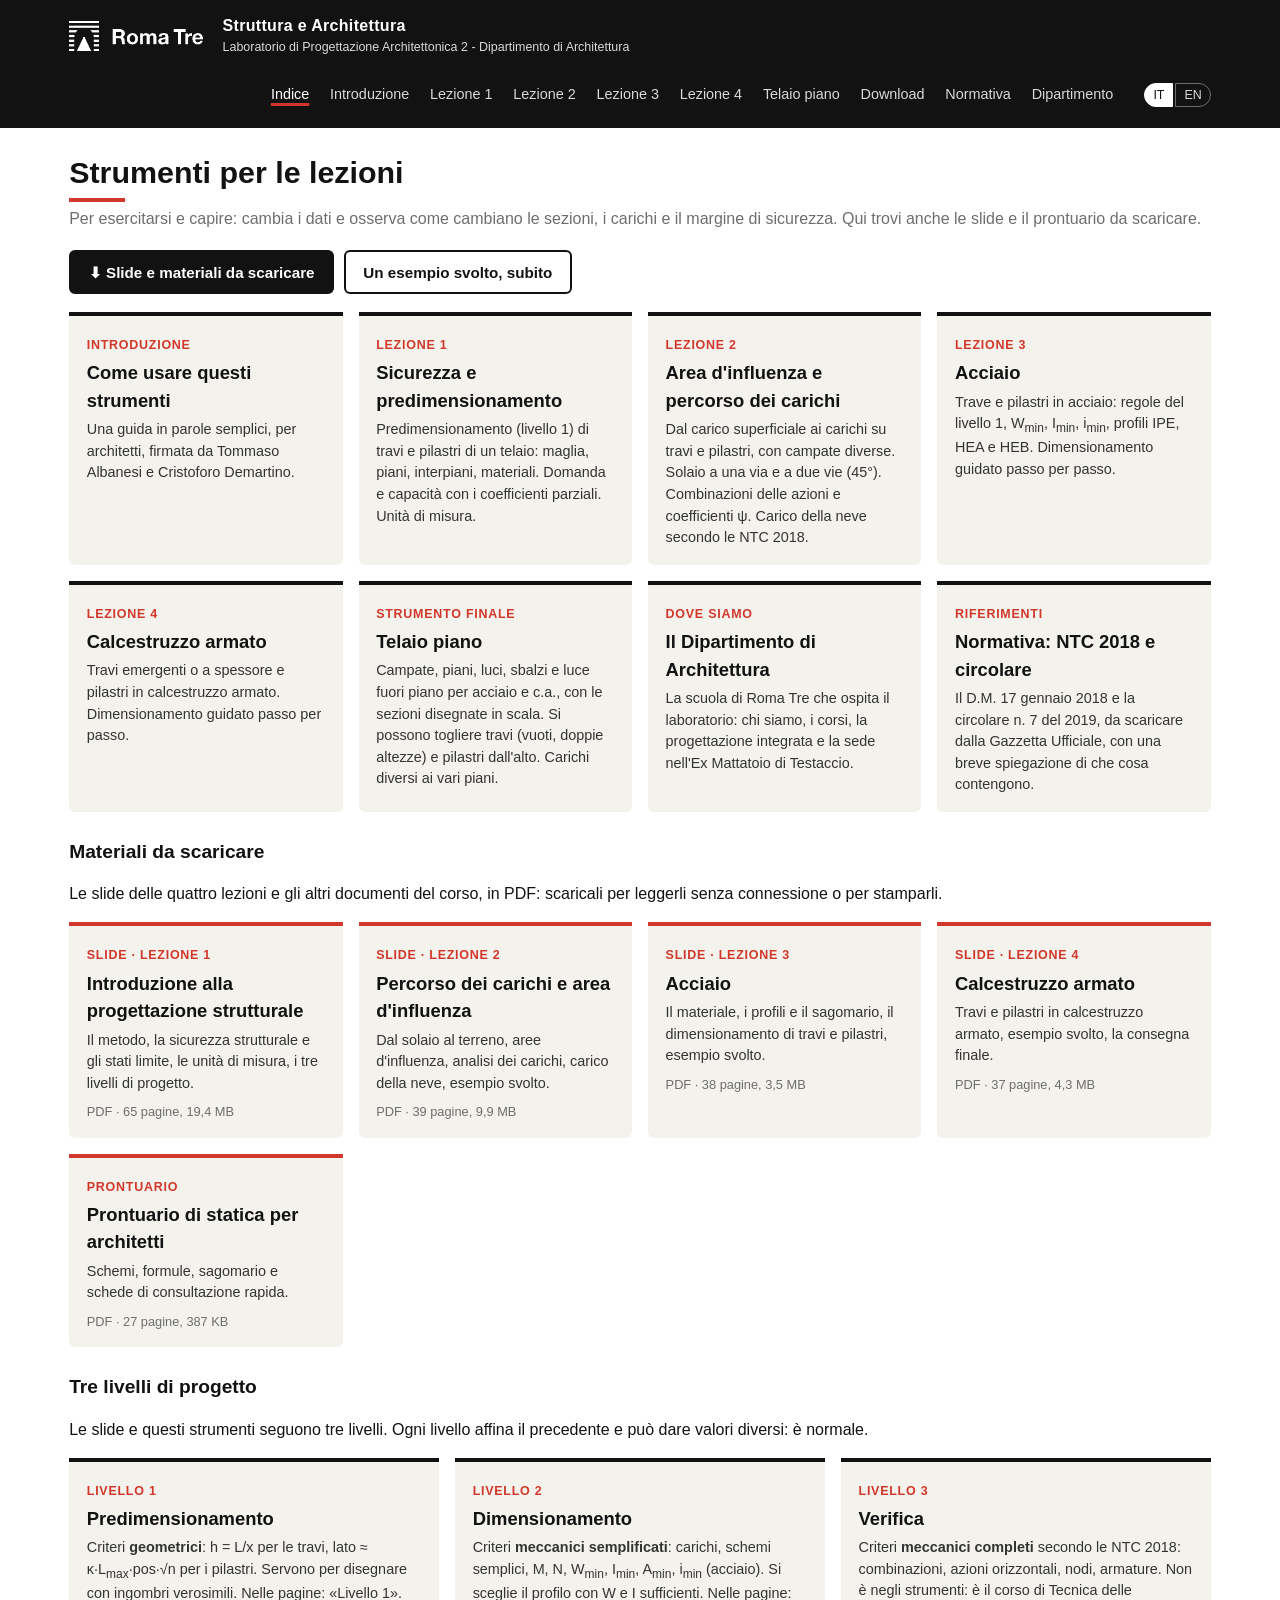
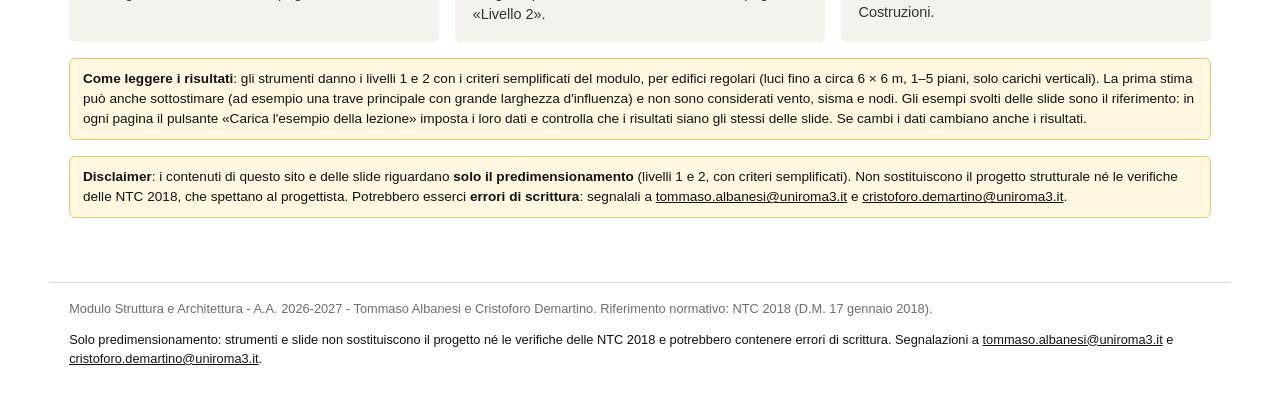
==== commit 747a2781: "Telaio a due piani in Lezioni 1, 3, 4; tipo di trave per singola trave; indice Lezione 4 - Telaio pi" ====
--- a/index.html
+++ b/index.html
@@ -25,7 +25,7 @@
   <a class="card" href="lezione1.html"><span class="n">Lezione 1</span><h2>Sicurezza e predimensionamento</h2><p>Predimensionamento (livello 1) di travi e pilastri di un telaio: maglia, piani, interpiani, materiali. Domanda e capacità con i coefficienti parziali. Unità di misura.</p></a>
   <a class="card" href="lezione2.html"><span class="n">Lezione 2</span><h2>Area d'influenza e percorso dei carichi</h2><p>Dal carico superficiale ai carichi su travi e pilastri, con campate diverse. Solaio a una via e a due vie (45°). Combinazioni delle azioni e coefficienti ψ. Carico della neve secondo le NTC 2018.</p></a>
   <a class="card" href="lezione3.html"><span class="n">Lezione 3</span><h2>Acciaio</h2><p>Trave e pilastri in acciaio: regole del livello 1, W<sub>min</sub>, I<sub>min</sub>, i<sub>min</sub>, profili IPE, HEA e HEB. Dimensionamento guidato passo per passo.</p></a>
-  <a class="card" href="lezione4.html"><span class="n">Lezione 4</span><h2>Telaio in c.a. a due piani</h2><p>Travi emergenti o a spessore e pilastri in calcestruzzo armato. Dimensionamento guidato passo per passo.</p></a>
+  <a class="card" href="lezione4.html"><span class="n">Lezione 4</span><h2>Calcestruzzo armato</h2><p>Travi emergenti o a spessore e pilastri in calcestruzzo armato. Dimensionamento guidato passo per passo.</p></a>
   <a class="card" href="telaio.html"><span class="n">Strumento finale</span><h2>Telaio piano</h2><p>Campate, piani, luci, sbalzi e luce fuori piano per acciaio e c.a., con le sezioni disegnate in scala. Si possono togliere travi (vuoti, doppie altezze) e pilastri dall'alto. Carichi diversi ai vari piani.</p></a>
   <a class="card" href="dipartimento.html"><span class="n">Dove siamo</span><h2>Il Dipartimento di Architettura</h2><p>La scuola di Roma Tre che ospita il laboratorio: chi siamo, i corsi, la progettazione integrata e la sede nell'Ex Mattatoio di Testaccio.</p></a>
   <a class="card" href="normativa.html"><span class="n">Riferimenti</span><h2>Normativa: NTC 2018 e circolare</h2><p>Il D.M. 17 gennaio 2018 e la circolare n. 7 del 2019, da scaricare dalla Gazzetta Ufficiale, con una breve spiegazione di che cosa contengono.</p></a>
@@ -36,8 +36,8 @@
 <div class="cards">
   <a class="card pdf" href="pdf/lezione1.pdf" download><span class="n">Slide · Lezione 1</span><h2>Introduzione alla progettazione strutturale</h2><p>Il metodo, la sicurezza strutturale e gli stati limite, le unità di misura, i tre livelli di progetto.</p><span class="info">PDF · <span class="pdf-info" data-pdf="lezione1" data-en="65 pages, 19.4 MB">65 pagine, 19,4 MB</span></span></a>
   <a class="card pdf" href="pdf/lezione2.pdf" download><span class="n">Slide · Lezione 2</span><h2>Percorso dei carichi e area d'influenza</h2><p>Dal solaio al terreno, aree d'influenza, analisi dei carichi, carico della neve, esempio svolto.</p><span class="info">PDF · <span class="pdf-info" data-pdf="lezione2" data-en="39 pages, 9.9 MB">39 pagine, 9,9 MB</span></span></a>
-  <a class="card pdf" href="pdf/lezione3.pdf" download><span class="n">Slide · Lezione 3</span><h2>Acciaio</h2><p>Il materiale, i profili e il sagomario, il dimensionamento di travi e pilastri, esempio svolto.</p><span class="info">PDF · <span class="pdf-info" data-pdf="lezione3" data-en="35 pages, 2.4 MB">35 pagine, 2,4 MB</span></span></a>
-  <a class="card pdf" href="pdf/lezione4.pdf" download><span class="n">Slide · Lezione 4</span><h2>Telaio in c.a. a due piani</h2><p>Travi e pilastri in calcestruzzo armato, esempio svolto, la consegna finale.</p><span class="info">PDF · <span class="pdf-info" data-pdf="lezione4" data-en="37 pages, 4.3 MB">37 pagine, 4,3 MB</span></span></a>
+  <a class="card pdf" href="pdf/lezione3.pdf" download><span class="n">Slide · Lezione 3</span><h2>Acciaio</h2><p>Il materiale, i profili e il sagomario, il dimensionamento di travi e pilastri, esempio svolto.</p><span class="info">PDF · <span class="pdf-info" data-pdf="lezione3" data-en="38 pages, 3.5 MB">38 pagine, 3,5 MB</span></span></a>
+  <a class="card pdf" href="pdf/lezione4.pdf" download><span class="n">Slide · Lezione 4</span><h2>Calcestruzzo armato</h2><p>Travi e pilastri in calcestruzzo armato, esempio svolto, la consegna finale.</p><span class="info">PDF · <span class="pdf-info" data-pdf="lezione4" data-en="37 pages, 4.3 MB">37 pagine, 4,3 MB</span></span></a>
   <a class="card pdf" href="pdf/prontuario.pdf" download><span class="n">Prontuario</span><h2>Prontuario di statica per architetti</h2><p>Schemi, formule, sagomario e schede di consultazione rapida.</p><span class="info">PDF · <span class="pdf-info" data-pdf="prontuario" data-en="27 pages, 387 KB">27 pagine, 387 KB</span></span></a>
 </div>
 
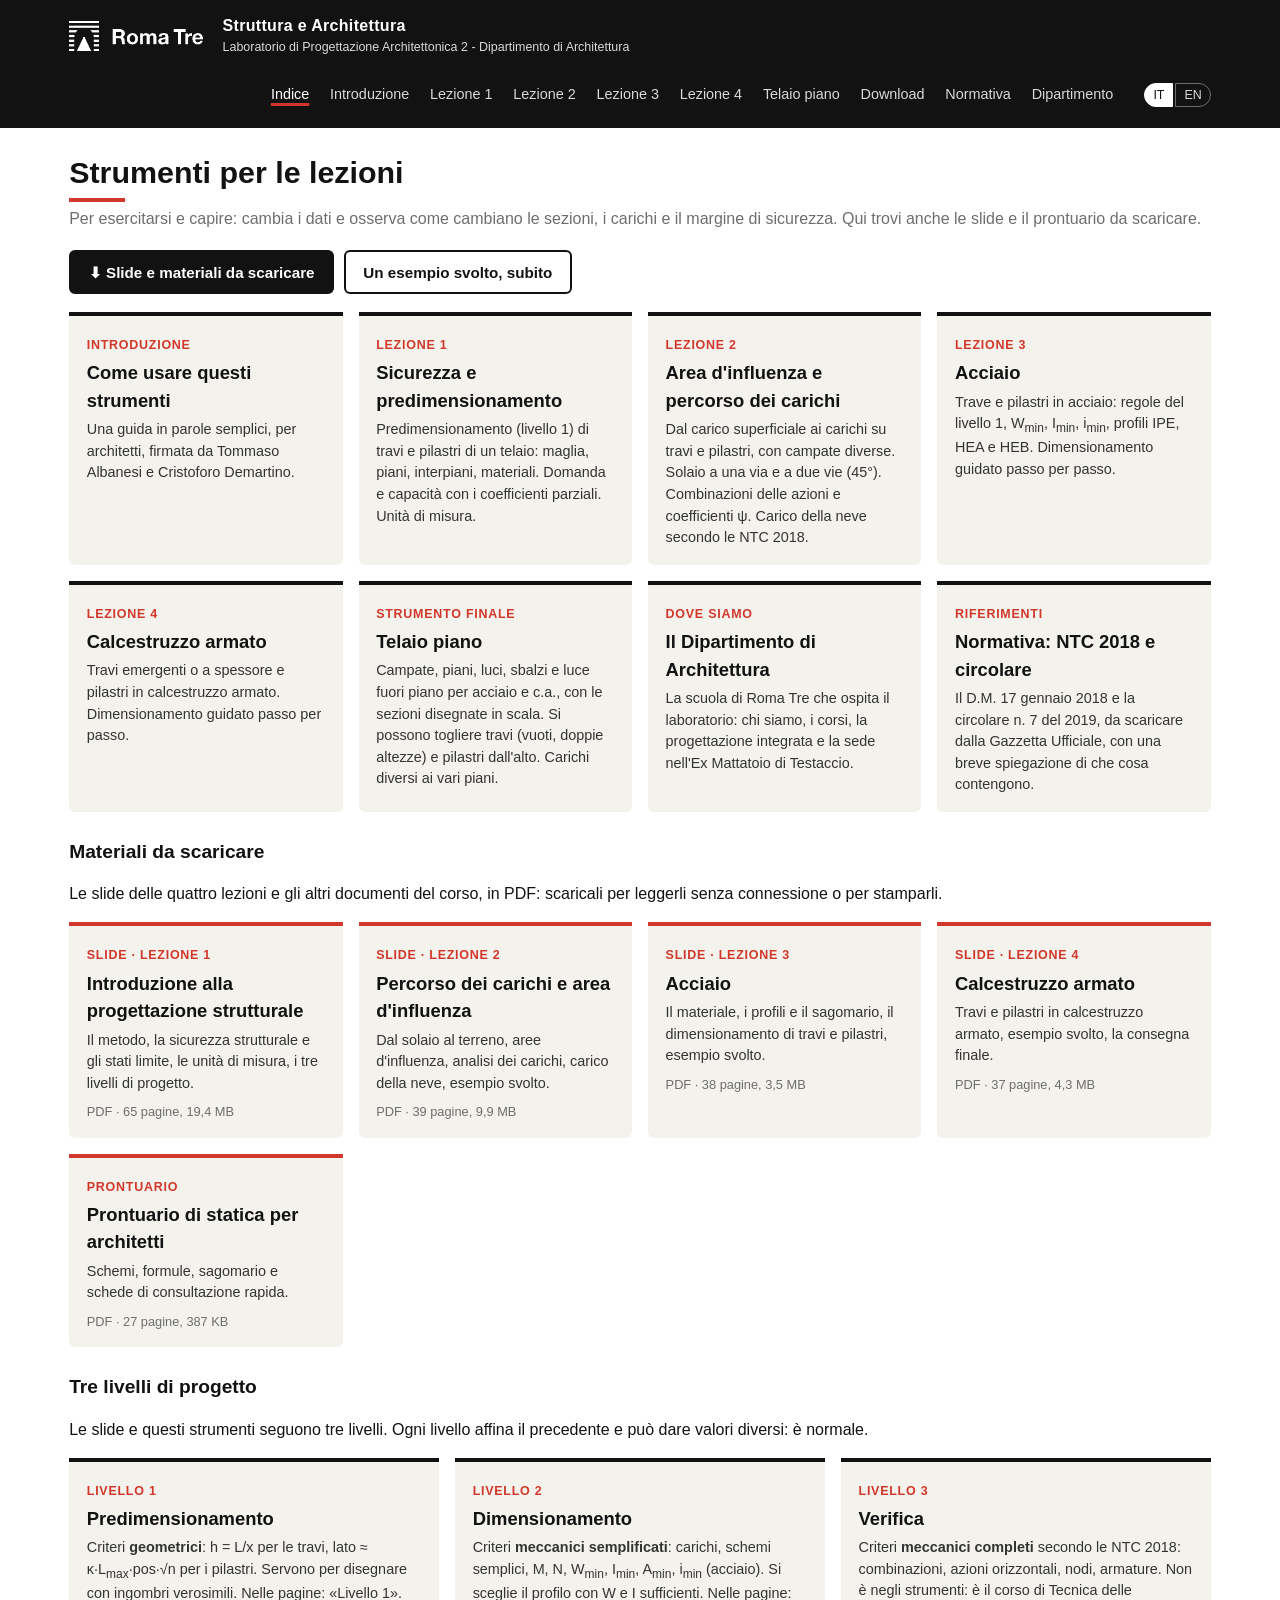
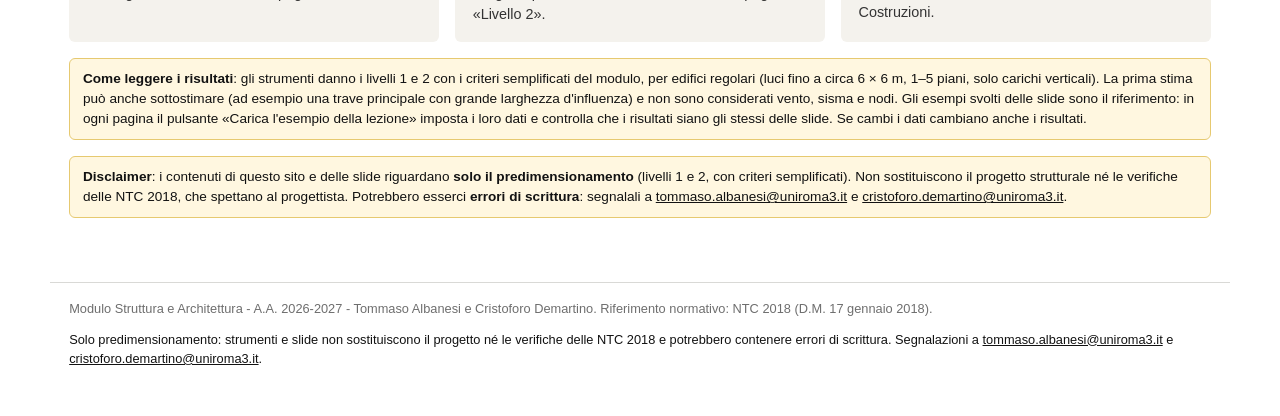
==== commit 3b89c384: "Contatore delle visite in fondo alle pagine (mapmyvisitors) - Script mapmyvisitors.com dentro <div c" ====
--- a/index.html
+++ b/index.html
@@ -4,9 +4,12 @@
 <meta charset="utf-8">
 <meta name="viewport" content="width=device-width, initial-scale=1, viewport-fit=cover">
 <meta name="theme-color" content="#121212">
+<link rel="icon" href="assets/img/favicon.ico?v=20261124" sizes="48x48">
+<link rel="icon" href="assets/img/favicon.svg?v=20261124" type="image/svg+xml">
+<link rel="apple-touch-icon" href="assets/img/apple-touch-icon.png?v=20261124">
 <title>Struttura e Architettura - Strumenti per le lezioni</title>
 <meta name="description" content="Strumenti interattivi e slide da scaricare per il Modulo Struttura e Architettura del Laboratorio di Progettazione Architettonica 2 (Roma Tre).">
-<link rel="stylesheet" href="assets/css/style.css?v=20261121">
+<link rel="stylesheet" href="assets/css/style.css?v=20261125">
 </head>
 <body>
 <header class="sito"><div class="in">
@@ -54,8 +57,8 @@
 
 <div class="avviso" id="disclaimer" data-en="<b>Disclaimer</b>: the content of this site and of the slides is <b>for preliminary sizing only</b> (levels 1 and 2, with simplified criteria). It does not replace the structural design or the checks of the NTC 2018, which are the designer's responsibility. There may be <b>typing errors</b>: please report them to <a href='mailto:tommaso.albanesi@uniroma3.it'>tommaso.albanesi@uniroma3.it</a> and <a href='mailto:cristoforo.demartino@uniroma3.it'>cristoforo.demartino@uniroma3.it</a>."><b>Disclaimer</b>: i contenuti di questo sito e delle slide riguardano <b>solo il predimensionamento</b> (livelli 1 e 2, con criteri semplificati). Non sostituiscono il progetto strutturale né le verifiche delle NTC 2018, che spettano al progettista. Potrebbero esserci <b>errori di scrittura</b>: segnalali a <a href="mailto:tommaso.albanesi@uniroma3.it">tommaso.albanesi@uniroma3.it</a> e <a href="mailto:cristoforo.demartino@uniroma3.it">cristoforo.demartino@uniroma3.it</a>.</div>
 </main>
-<footer class="sito">Modulo Struttura e Architettura - A.A. 2026-2027 - Tommaso Albanesi e Cristoforo Demartino. Riferimento normativo: NTC 2018 (D.M. 17 gennaio 2018).<p class="disclaimer" data-en="Preliminary sizing only: the tools and the slides do not replace the design or the checks of the NTC 2018, and may contain typing errors. Please report them to <a href='mailto:tommaso.albanesi@uniroma3.it'>tommaso.albanesi@uniroma3.it</a> and <a href='mailto:cristoforo.demartino@uniroma3.it'>cristoforo.demartino@uniroma3.it</a>.">Solo predimensionamento: strumenti e slide non sostituiscono il progetto né le verifiche delle NTC 2018 e potrebbero contenere errori di scrittura. Segnalazioni a <a href="mailto:tommaso.albanesi@uniroma3.it">tommaso.albanesi@uniroma3.it</a> e <a href="mailto:cristoforo.demartino@uniroma3.it">cristoforo.demartino@uniroma3.it</a>.</p></footer>
-<script src="assets/js/i18n-en.js?v=20261121"></script>
-<script src="assets/js/i18n.js?v=20261121"></script>
+<footer class="sito">Modulo Struttura e Architettura - A.A. 2026-2027 - Tommaso Albanesi e Cristoforo Demartino. Riferimento normativo: NTC 2018 (D.M. 17 gennaio 2018).<p class="disclaimer" data-en="Preliminary sizing only: the tools and the slides do not replace the design or the checks of the NTC 2018, and may contain typing errors. Please report them to <a href='mailto:tommaso.albanesi@uniroma3.it'>tommaso.albanesi@uniroma3.it</a> and <a href='mailto:cristoforo.demartino@uniroma3.it'>cristoforo.demartino@uniroma3.it</a>.">Solo predimensionamento: strumenti e slide non sostituiscono il progetto né le verifiche delle NTC 2018 e potrebbero contenere errori di scrittura. Segnalazioni a <a href="mailto:tommaso.albanesi@uniroma3.it">tommaso.albanesi@uniroma3.it</a> e <a href="mailto:cristoforo.demartino@uniroma3.it">cristoforo.demartino@uniroma3.it</a>.</p><div class="contatore"><script type="text/javascript" id="mapmyvisitors" src="//mapmyvisitors.com/map.js?d=8mlh35VvBfbMH0bKw_div-BWzXwgvV7yv6bGNSa0mT0&cl=ffffff&w=a"></script></div></footer>
+<script src="assets/js/i18n-en.js?v=20261125"></script>
+<script src="assets/js/i18n.js?v=20261125"></script>
 </body>
 </html>
--- a/assets/css/style.css
+++ b/assets/css/style.css
@@ -129,3 +129,7 @@
   th,td{padding:.3rem .4rem}
 }
 .esempio-lezione td:nth-child(2),.esempio-lezione td:nth-child(3){white-space:nowrap}
+/* spunta «Anche il dimensionamento (livello 2)» di telaio.html (22/11/2026): con la spunta tolta restano solo le parti del livello 1 */
+.liv1 .solo-dim{display:none !important}
+/* contatore delle visite (mapmyvisitors.com, 25/11/2026): in fondo a ogni pagina, largo come una scheda e non come tutta la pagina */
+.contatore{max-width:320px;margin:1rem 0 0}
